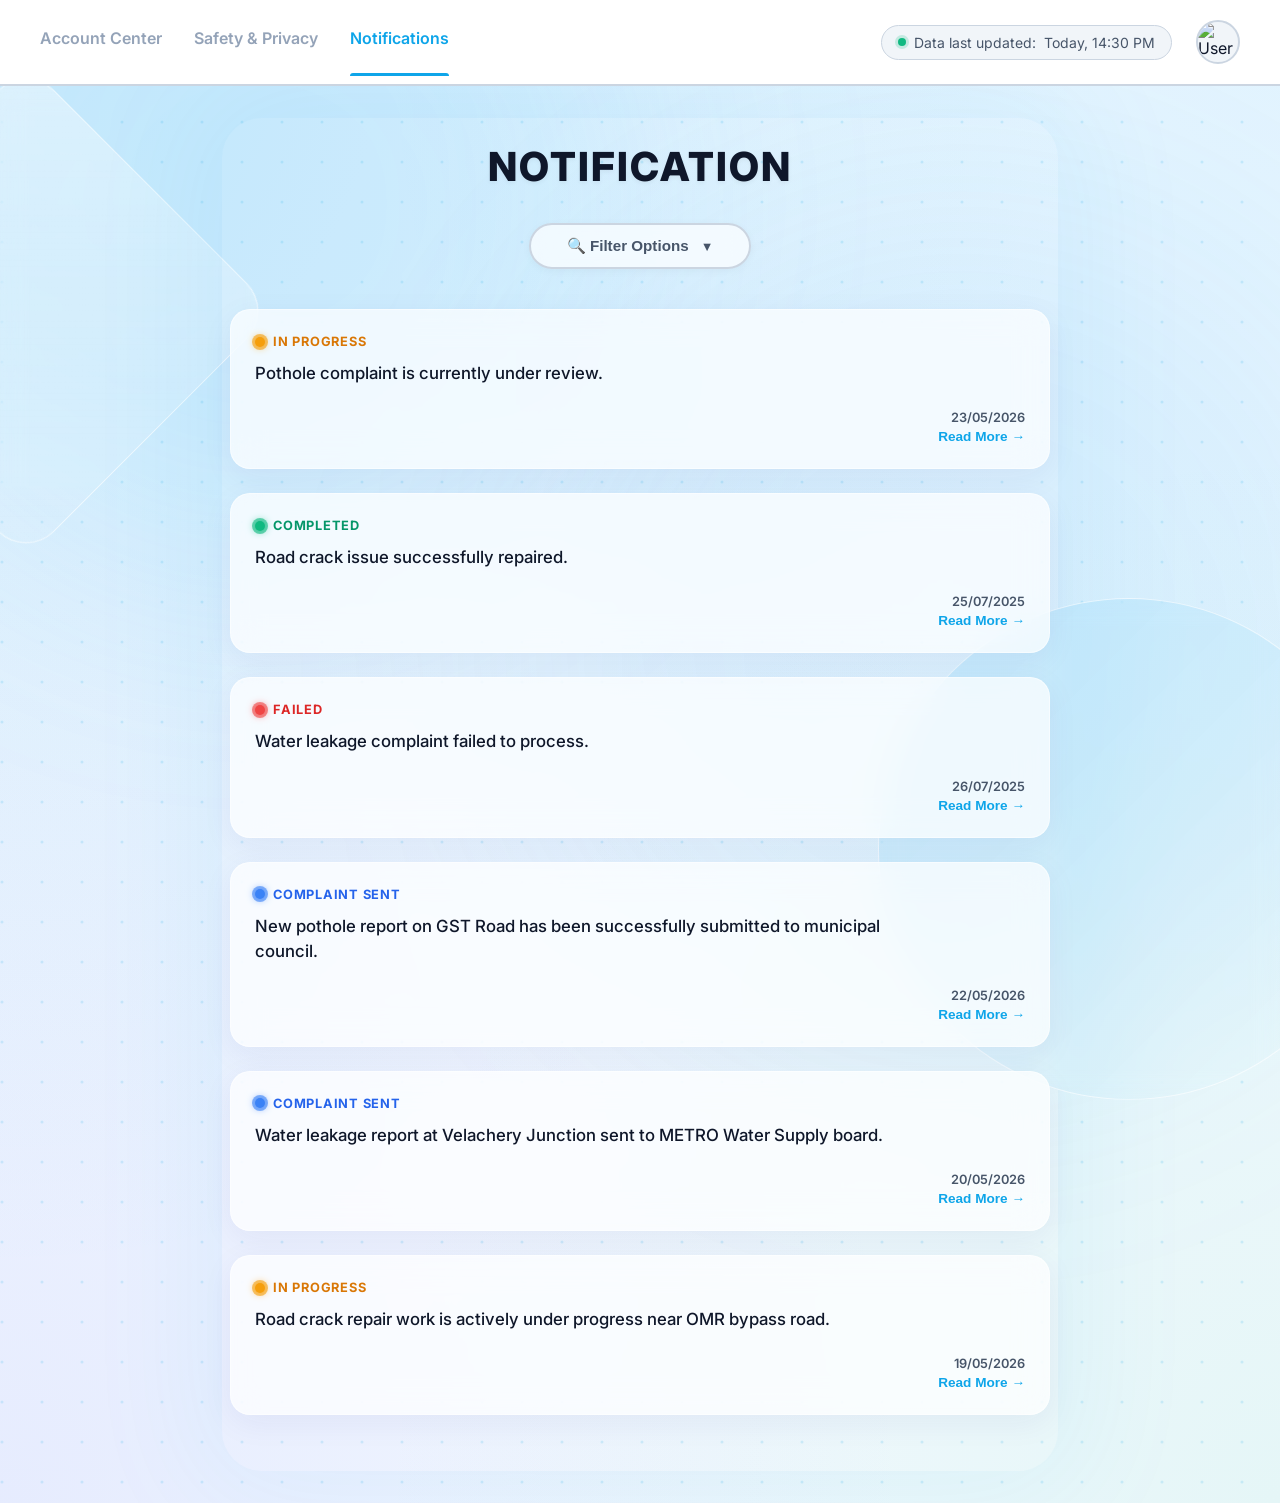
==== notification.html @ 7ef2c594 "Add notification page and link pages" ====
<!DOCTYPE html>
<html lang="en">
<head>
    <meta charset="UTF-8">
    <meta name="viewport" content="width=device-width, initial-scale=1.0">
    <title>RoadLens - Notifications</title>
    <link href="https://fonts.googleapis.com/css2?family=Inter:wght@300;400;500;600;700&display=swap" rel="stylesheet">
    <style>
        :root {
            --primary: #0ea5e9;
            --primary-light: #e0f2fe;
            --primary-dark: #0369a1;
            --secondary: #3b82f6;
            --bg-color: #f5f7fb;
            --card-bg: rgba(255, 255, 255, 0.7);
            --text-main: #0f172a;
            --text-secondary: #475569;
            --text-light: #94a3b8;
            --border-color: #cbd5e1;
            --border-glass: rgba(255, 255, 255, 0.5);
            
            /* Status Colors */
            --yellow: #f59e0b;
            --green: #10b981;
            --red: #ef4444;
            --blue: #3b82f6;
            
            --radius-md: 12px;
            --radius-lg: 20px;
            --shadow-sm: 0 2px 8px rgba(0,0,0,0.04);
            --shadow-md: 0 8px 32px 0 rgba(31, 38, 135, 0.06);
            --shadow-hover: 0 12px 40px 0 rgba(14, 165, 233, 0.12);
        }

        * {
            margin: 0;
            padding: 0;
            box-sizing: border-box;
        }

        body {
            font-family: 'Inter', sans-serif;
            background-color: #f4f9ff;
            background-image: 
                url("data:image/svg+xml,%3Csvg width='40' height='40' xmlns='http://www.w3.org/2000/svg'%3E%3Ccircle cx='2' cy='2' r='1.5' fill='%230ea5e9' fill-opacity='0.15'/%3E%3C/svg%3E"),
                radial-gradient(at 0% 0%, rgba(14, 165, 233, 0.15) 0px, transparent 60%),
                radial-gradient(at 100% 0%, rgba(56, 189, 248, 0.1) 0px, transparent 50%),
                radial-gradient(at 100% 100%, rgba(52, 211, 153, 0.08) 0px, transparent 50%),
                radial-gradient(at 0% 100%, rgba(129, 140, 248, 0.12) 0px, transparent 50%);
            background-size: 40px 40px, 100% 100%, 100% 100%, 100% 100%, 100% 100%;
            background-position: 0 0, 0 0, 0 0, 0 0, 0 0;
            color: var(--text-main);
            display: flex;
            flex-direction: column;
            min-height: 100vh;
            overflow-x: hidden;
            position: relative;
            animation: bgFloat 30s ease-in-out infinite alternate;
        }

        @keyframes bgFloat {
            0% { background-position: 0 0, 0% 0%, 0% 0%, 0% 0%, 0% 0%; }
            100% { background-position: 20px 20px, 5% 5%, -5% 5%, 5% -5%, -5% -5%; }
        }

        /* Abstract glowing blobs via pseudo-elements */
        body::before, body::after {
            content: '';
            position: fixed;
            border-radius: 50%;
            filter: blur(120px);
            z-index: -2;
            pointer-events: none;
            animation: blobFloat 20s infinite alternate ease-in-out;
        }

        body::before {
            width: 60vw;
            height: 60vw;
            background: rgba(56, 189, 248, 0.12);
            top: -20vh;
            left: -10vw;
        }

        body::after {
            width: 70vw;
            height: 70vw;
            background: rgba(14, 165, 233, 0.08);
            bottom: -20vh;
            right: -10vw;
            animation-delay: -10s;
        }

        @keyframes blobFloat {
            0% { transform: translate(0, 0) scale(1); }
            100% { transform: translate(5vw, 5vh) scale(1.1); }
        }

        /* Main Content */
        .main-content {
            flex: 1;
            display: flex;
            flex-direction: column;
            position: relative;
        }

        /* Glassmorphism floating shapes in background */
        .main-content::before, .main-content::after {
            content: '';
            position: fixed;
            backdrop-filter: blur(12px);
            border: 1px solid rgba(255, 255, 255, 0.6);
            z-index: -1;
            pointer-events: none;
            animation: shapeFloat 25s infinite alternate ease-in-out;
        }

        .main-content::before {
            width: 350px;
            height: 350px;
            border-radius: 40px;
            background: linear-gradient(135deg, rgba(255, 255, 255, 0.4) 0%, rgba(255, 255, 255, 0.05) 100%);
            top: 15%;
            left: -150px;
            transform: rotate(45deg);
        }

        .main-content::after {
            width: 500px;
            height: 500px;
            border-radius: 50%;
            background: linear-gradient(135deg, rgba(56, 189, 248, 0.15) 0%, rgba(255, 255, 255, 0.1) 100%);
            bottom: -200px;
            right: -100px;
            animation-delay: -12.5s;
        }

        @keyframes shapeFloat {
            0% { transform: translateY(0) rotate(0deg) scale(1); }
            100% { transform: translateY(-80px) rotate(20deg) scale(1.05); }
        }

        /* Top Header */
        .header {
            background-color: #ffffff;
            padding: 1.25rem 2.5rem;
            border-bottom: 2px solid var(--border-color);
            display: flex;
            justify-content: space-between;
            align-items: center;
            position: sticky;
            top: 0;
            z-index: 5;
        }

        .horizontal-tabs {
            display: flex;
            gap: 2rem;
        }

        .tab {
            font-weight: 600;
            color: var(--text-light);
            cursor: pointer;
            padding-bottom: 0.5rem;
            position: relative;
            transition: color 0.2s ease;
            text-decoration: none;
        }

        .tab.active {
            color: var(--primary);
        }

        .tab.active::after {
            content: '';
            position: absolute;
            bottom: -1.25rem;
            left: 0;
            width: 100%;
            height: 3px;
            background-color: var(--primary);
            border-top-left-radius: 3px;
            border-top-right-radius: 3px;
        }

        .header-actions {
            display: flex;
            align-items: center;
            gap: 1.5rem;
        }

        .timestamp {
            font-size: 0.875rem;
            color: var(--text-secondary);
            display: flex;
            align-items: center;
            gap: 0.5rem;
            background: #f1f5f9;
            padding: 0.5rem 1rem;
            border-radius: 20px;
            border: 1px solid var(--border-color);
        }

        .timestamp::before {
            content: '';
            display: inline-block;
            width: 8px;
            height: 8px;
            background-color: var(--green);
            border-radius: 50%;
            box-shadow: 0 0 0 3px rgba(16, 185, 129, 0.2);
            animation: pulse 2s infinite;
        }

        @keyframes pulse {
            0% { box-shadow: 0 0 0 0 rgba(16, 185, 129, 0.4); }
            70% { box-shadow: 0 0 0 6px rgba(16, 185, 129, 0); }
            100% { box-shadow: 0 0 0 0 rgba(16, 185, 129, 0); }
        }

        /* Profile Dropdown Menu */
        .profile-dropdown {
            position: absolute;
            top: 60px;
            right: 0;
            width: 250px;
            background-color: #ffffff;
            border: 2px solid var(--border-color);
            border-radius: var(--radius-md);
            box-shadow: 0 10px 25px -5px rgba(0,0,0,0.1), 0 8px 10px -6px rgba(0,0,0,0.05);
            z-index: 1000;
            display: none;
            flex-direction: column;
            padding: 8px 0;
            animation: slideDown 0.2s cubic-bezier(0.4, 0, 0.2, 1);
            transform-origin: top right;
        }

        .profile-dropdown.show {
            display: flex;
        }

        @keyframes slideDown {
            from { opacity: 0; transform: scale(0.95) translateY(-8px); }
            to { opacity: 1; transform: scale(1) translateY(0); }
        }

        .dropdown-header {
            display: flex;
            align-items: center;
            gap: 12px;
            padding: 12px 16px;
        }

        .dropdown-user-avatar {
            width: 36px;
            height: 36px;
            border-radius: 50%;
            background-color: var(--primary);
            color: #ffffff;
            display: flex;
            align-items: center;
            justify-content: center;
            font-size: 13px;
            font-weight: 700;
            border: 1.5px solid var(--border-color);
        }

        .dropdown-user-info {
            display: flex;
            flex-direction: column;
            align-items: flex-start;
        }

        .dropdown-user-info .user-name {
            font-size: 14px;
            font-weight: 700;
            color: var(--text-main);
        }

        .dropdown-user-info .user-role {
            font-size: 11px;
            font-weight: 500;
            color: var(--text-light);
        }

        .dropdown-divider {
            height: 1.5px;
            background-color: var(--border-color);
            margin: 6px 0;
        }

        .dropdown-item {
            display: flex;
            align-items: center;
            gap: 12px;
            padding: 10px 16px;
            color: var(--text-secondary);
            font-size: 13.5px;
            font-weight: 500;
            text-decoration: none;
            transition: all 0.2s ease;
        }

        .dropdown-item:hover {
            background-color: var(--primary-light);
            color: var(--primary-dark);
        }

        .dropdown-item .dropdown-icon {
            font-size: 16px;
        }

        .dropdown-item.logout-item {
            color: var(--danger);
        }

        .dropdown-item.logout-item:hover {
            background-color: #fee2e2;
            color: var(--danger);
        }

        /* Container */
        .container {
            padding: 2.5rem;
            max-width: 900px;
            width: 100%;
            margin: 0 auto;
            position: relative;
            display: flex;
            flex-direction: column;
            align-items: center;
        }

        /* Container shadow for deep glow depth */
        .container::before {
            content: '';
            position: absolute;
            top: 2rem; left: 2rem; right: 2rem; bottom: 2rem;
            background: transparent;
            box-shadow: 0 0 120px 30px rgba(14, 165, 233, 0.06);
            border-radius: 40px;
            z-index: -1;
            pointer-events: none;
        }

        .page-title {
            margin-top: 1rem;
            margin-bottom: 2rem;
            font-size: 2.5rem;
            font-weight: 800;
            color: var(--text-main);
            text-align: center;
            letter-spacing: 0.05em;
            text-shadow: 0 2px 4px rgba(0, 0, 0, 0.05);
            position: relative;
        }

        /* Filter Section Styles */
        .filter-container {
            position: relative;
            margin-bottom: 2.5rem;
            z-index: 10;
        }

        .filter-btn {
            background: rgba(255, 255, 255, 0.7);
            backdrop-filter: blur(12px);
            border: 2px solid var(--border-color);
            border-radius: 30px;
            padding: 0.75rem 2.25rem;
            font-size: 0.95rem;
            font-weight: 700;
            color: var(--text-secondary);
            cursor: pointer;
            display: flex;
            align-items: center;
            gap: 12px;
            box-shadow: var(--shadow-sm);
            transition: all 0.3s cubic-bezier(0.4, 0, 0.2, 1);
            user-select: none;
        }

        .filter-btn:hover {
            border-color: var(--primary);
            color: var(--primary-dark);
            transform: translateY(-2px);
            box-shadow: 0 6px 15px rgba(14, 165, 233, 0.15);
            background: #ffffff;
        }

        .filter-btn .arrow {
            font-size: 0.8rem;
            transition: transform 0.3s ease;
        }

        .filter-btn.active .arrow {
            transform: rotate(180deg);
        }

        .filter-dropdown-menu {
            position: absolute;
            top: calc(100% + 8px);
            left: 50%;
            transform: translateX(-50%) translateY(-10px);
            opacity: 0;
            visibility: hidden;
            width: 280px;
            background: rgba(255, 255, 255, 0.9);
            backdrop-filter: blur(20px);
            border: 2px solid var(--border-color);
            border-radius: var(--radius-lg);
            box-shadow: 0 10px 30px -5px rgba(0,0,0,0.15), 0 8px 12px -6px rgba(0,0,0,0.08);
            padding: 12px 0;
            transition: all 0.3s cubic-bezier(0.4, 0, 0.2, 1);
            display: flex;
            flex-direction: column;
        }

        .filter-dropdown-menu.show {
            opacity: 1;
            visibility: visible;
            transform: translateX(-50%) translateY(0);
        }

        .filter-menu-title {
            font-size: 0.75rem;
            font-weight: 700;
            color: var(--text-light);
            text-transform: uppercase;
            letter-spacing: 0.08em;
            padding: 8px 18px 4px 18px;
        }

        .filter-item {
            padding: 10px 18px;
            font-size: 0.9rem;
            font-weight: 600;
            color: var(--text-secondary);
            cursor: pointer;
            transition: all 0.2s ease;
            display: flex;
            align-items: center;
            justify-content: space-between;
        }

        .filter-item:hover {
            background-color: var(--primary-light);
            color: var(--primary-dark);
        }

        .filter-item.active {
            background-color: var(--primary-light);
            color: var(--primary-dark);
        }

        .filter-item.active::after {
            content: '✓';
            font-weight: 700;
        }

        .filter-divider {
            height: 1.5px;
            background-color: rgba(203, 213, 225, 0.5);
            margin: 6px 0;
        }

        /* Notifications Stack */
        .notifications-stack {
            width: 100%;
            display: flex;
            flex-direction: column;
            gap: 1.5rem;
            margin-bottom: 3rem;
        }

        /* Notification Card Styles */
        .notification-card {
            background: var(--card-bg);
            backdrop-filter: blur(16px);
            -webkit-backdrop-filter: blur(16px);
            border: 1px solid var(--border-glass);
            border-radius: var(--radius-lg);
            padding: 1.5rem;
            box-shadow: var(--shadow-md);
            display: flex;
            flex-direction: column;
            transition: all 0.4s cubic-bezier(0.25, 0.8, 0.25, 1);
            min-height: 145px;
            position: relative;
            opacity: 1;
            transform: scale(1);
        }

        .notification-card:hover {
            transform: translateY(-4px);
            box-shadow: var(--shadow-hover);
            background: rgba(255, 255, 255, 0.85);
            border-color: rgba(14, 165, 233, 0.35);
        }

        /* Card Top Left: Status */
        .card-top {
            display: flex;
            align-items: center;
            justify-content: space-between;
            margin-bottom: 0.75rem;
        }

        .status-badge {
            display: flex;
            align-items: center;
            gap: 8px;
        }

        .status-dot {
            width: 10px;
            height: 10px;
            border-radius: 50%;
            position: relative;
            display: inline-block;
        }

        /* Pulsing Glow Light effect */
        .status-dot::after {
            content: '';
            position: absolute;
            top: -3px; left: -3px; right: -3px; bottom: -3px;
            border-radius: 50%;
            opacity: 0.6;
            animation: lightPulse 2s infinite ease-in-out;
        }

        @keyframes lightPulse {
            0% { transform: scale(1); opacity: 0.6; }
            50% { transform: scale(1.8); opacity: 0; }
            100% { transform: scale(1); opacity: 0.6; }
        }

        /* Status Colors */
        /* Yellow = In Progress */
        .status-in-progress {
            background-color: var(--yellow);
            box-shadow: 0 0 8px var(--yellow);
        }
        .status-in-progress::after {
            background-color: var(--yellow);
        }
        .status-text-in-progress {
            color: #d97706;
            font-weight: 700;
        }

        /* Green = Completed */
        .status-completed {
            background-color: var(--green);
            box-shadow: 0 0 8px var(--green);
        }
        .status-completed::after {
            background-color: var(--green);
        }
        .status-text-completed {
            color: #059669;
            font-weight: 700;
        }

        /* Red = Failed */
        .status-failed {
            background-color: var(--red);
            box-shadow: 0 0 8px var(--red);
        }
        .status-failed::after {
            background-color: var(--red);
        }
        .status-text-failed {
            color: #dc2626;
            font-weight: 700;
        }

        /* Blue = Complaint Sent */
        .status-complaint-sent {
            background-color: var(--blue);
            box-shadow: 0 0 8px var(--blue);
        }
        .status-complaint-sent::after {
            background-color: var(--blue);
        }
        .status-text-complaint-sent {
            color: #2563eb;
            font-weight: 700;
        }

        .status-label {
            font-size: 0.8rem;
            text-transform: uppercase;
            letter-spacing: 0.06em;
        }

        /* Card Content Details */
        .card-body {
            flex: 1;
            margin-bottom: 1.5rem;
            padding-right: 120px; /* Space for bottom right section to avoid overlaps */
        }

        .message-text {
            font-size: 1.05rem;
            font-weight: 500;
            line-height: 1.5;
            color: var(--text-main);
        }

        /* Card Bottom Right details (fixed position) */
        .card-footer-row {
            display: flex;
            justify-content: flex-end;
            margin-top: auto;
            width: 100%;
        }

        .card-footer-right {
            display: flex;
            flex-direction: column;
            align-items: flex-end;
            gap: 4px;
        }

        .date-text {
            font-size: 0.8rem;
            color: var(--text-secondary);
            font-weight: 600;
        }

        .read-more-btn {
            font-size: 0.85rem;
            color: var(--primary);
            text-decoration: none;
            font-weight: 700;
            transition: all 0.2s ease;
            display: inline-flex;
            align-items: center;
            gap: 4px;
            cursor: pointer;
            background: none;
            border: none;
            padding: 0;
            outline: none;
        }

        .read-more-btn:hover {
            color: var(--primary-dark);
            transform: translateX(3px);
        }

        /* Empty State */
        .empty-state {
            display: none;
            flex-direction: column;
            align-items: center;
            justify-content: center;
            padding: 4rem 2rem;
            background: var(--card-bg);
            border-radius: var(--radius-lg);
            border: 2px dashed var(--border-color);
            text-align: center;
            width: 100%;
            animation: fadeIn 0.4s ease;
        }

        .empty-icon {
            font-size: 3rem;
            margin-bottom: 1rem;
            color: var(--text-light);
        }

        .empty-text {
            font-size: 1.1rem;
            font-weight: 600;
            color: var(--text-secondary);
        }

        /* Animations */
        @keyframes fadeIn {
            from { opacity: 0; transform: translateY(10px); }
            to { opacity: 1; transform: translateY(0); }
        }

        /* Modal Overlay & Card Details Modal */
        .modal-overlay {
            position: fixed;
            top: 0; left: 0; right: 0; bottom: 0;
            background-color: rgba(15, 23, 42, 0.4);
            backdrop-filter: blur(8px);
            z-index: 2000;
            display: none;
            justify-content: center;
            align-items: center;
            animation: fadeInOverlay 0.25s ease-out;
            padding: 1.5rem;
        }

        .modal-overlay.show {
            display: flex;
        }

        @keyframes fadeInOverlay {
            from { opacity: 0; }
            to { opacity: 1; }
        }

        .details-modal {
            background-color: #ffffff;
            border-radius: var(--radius-lg);
            border: 2px solid var(--border-color);
            box-shadow: 0 25px 50px -12px rgba(0,0,0,0.15);
            max-width: 550px;
            width: 100%;
            padding: 2.25rem;
            display: flex;
            flex-direction: column;
            gap: 1.5rem;
            position: relative;
            transform: scale(0.95);
            opacity: 0;
            transition: all 0.3s cubic-bezier(0.34, 1.56, 0.64, 1);
        }

        .details-modal.show {
            transform: scale(1);
            opacity: 1;
        }

        .modal-close {
            position: absolute;
            top: 1.25rem;
            right: 1.25rem;
            font-size: 1.5rem;
            font-weight: 700;
            color: var(--text-light);
            cursor: pointer;
            border: none;
            background: none;
            transition: color 0.2s ease;
        }

        .modal-close:hover {
            color: var(--text-main);
        }

        .modal-header {
            display: flex;
            align-items: center;
            gap: 10px;
            border-bottom: 1.5px solid var(--border-color);
            padding-bottom: 1rem;
        }

        .modal-title {
            font-size: 1.25rem;
            font-weight: 700;
            color: var(--text-main);
        }

        .modal-content-grid {
            display: grid;
            grid-template-columns: auto 1fr;
            gap: 1rem;
            align-items: baseline;
        }

        .modal-label {
            font-weight: 700;
            color: var(--text-secondary);
            font-size: 0.9rem;
            min-width: 110px;
        }

        .modal-val {
            color: var(--text-main);
            font-size: 0.95rem;
            line-height: 1.5;
        }

        .modal-footer {
            display: flex;
            justify-content: flex-end;
            margin-top: 0.5rem;
        }

        .modal-btn {
            padding: 0.75rem 1.5rem;
            border-radius: var(--radius-md);
            font-size: 0.9rem;
            font-weight: 600;
            cursor: pointer;
            transition: all 0.2s ease;
            border: 2px solid var(--border-color);
            background-color: var(--primary);
            color: white;
            border-color: var(--primary);
        }

        .modal-btn:hover {
            background-color: var(--primary-dark);
            border-color: var(--primary-dark);
            box-shadow: 0 4px 12px rgba(14, 165, 233, 0.25);
        }

        /* Modal Alerts overlay */
        .modal-overlay-logout {
            position: fixed;
            top: 0; left: 0; right: 0; bottom: 0;
            background-color: rgba(15, 23, 42, 0.4);
            backdrop-filter: blur(4px);
            z-index: 2000;
            display: none;
            animation: fadeInOverlay 0.2s ease-out;
        }

        .modal-overlay-logout.show {
            display: block;
        }

        .logout-modal {
            position: fixed;
            top: 50%; left: 50%;
            transform: translate(-50%, -50%) scale(0.95);
            width: 90%;
            max-width: 400px;
            background-color: #ffffff;
            border-radius: var(--radius-lg);
            border: 2px solid var(--border-color);
            box-shadow: 0 20px 25px -5px rgba(0,0,0,0.1), 0 10px 10px -5px rgba(0,0,0,0.04);
            z-index: 2001;
            display: none;
            padding: 32px 24px;
            text-align: center;
            opacity: 0;
            transition: all 0.2s ease-out;
        }

        .logout-modal.show {
            display: block;
            transform: translate(-50%, -50%) scale(1);
            opacity: 1;
        }

        .logout-warning-icon {
            font-size: 44px;
            margin-bottom: 16px;
            display: inline-block;
        }

        .logout-modal h3 {
            font-size: 18px;
            font-weight: 700;
            color: var(--text-main);
            margin-bottom: 8px;
        }

        .logout-modal p {
            font-size: 14px;
            color: var(--text-secondary);
            margin-bottom: 24px;
            line-height: 1.4;
        }

        .logout-modal-buttons {
            display: flex;
            gap: 12px;
            justify-content: center;
        }

        .modal-btn-logout {
            padding: 10px 24px;
            border-radius: var(--radius-md);
            font-size: 14px;
            font-weight: 600;
            cursor: pointer;
            transition: all 0.2s ease;
            border: 2px solid var(--border-color);
        }

        .btn-cancel {
            background-color: #ffffff;
            color: var(--text-secondary);
        }

        .btn-cancel:hover {
            background-color: #f1f5f9;
            color: var(--text-main);
            border-color: #cbd5e1;
        }

        .btn-logout {
            background-color: var(--danger);
            color: #ffffff;
            border-color: var(--danger);
        }

        .btn-logout:hover {
            background-color: #dc2626;
            border-color: #dc2626;
            box-shadow: 0 4px 12px rgba(239, 68, 68, 0.25);
        }

        /* Responsiveness adjustments */
        @media (max-width: 768px) {
            .header {
                padding: 1rem 1.5rem;
            }
            .container {
                padding: 1.5rem;
            }
            .page-title {
                font-size: 2rem;
                margin-bottom: 1.5rem;
            }
            .card-body {
                padding-right: 0;
            }
            .filter-container {
                margin-bottom: 1.5rem;
            }
        }
    </style>
</head>
<body>

    <!-- Main Content -->
    <main class="main-content">
        <header class="header">
            <div class="horizontal-tabs">
                <a href="profile.html" class="tab">Account Center</a>
                <a href="settings.html" class="tab">Safety & Privacy</a>
                <a href="notification.html" class="tab active">Notifications</a>
            </div>
            <div class="header-actions" style="position: relative;">
                <div class="timestamp">
                    Data last updated: <span id="current-time">Today, 14:30 PM</span>
                </div>
                <div id="profile-dropdown-trigger" style="width: 44px; height: 44px; border-radius: 50%; background: #f1f5f9; border: 2px solid var(--border-color); display: flex; align-items: center; justify-content: center; overflow: hidden; cursor: pointer;">
                    <img src="https://ui-avatars.com/api/?name=Admin+User&background=0ea5e9&color=fff&bold=true" alt="User Profile" id="top-bar-avatar" style="width: 100%; height: 100%; object-fit: cover;">
                </div>

                <!-- PROFILE DROPDOWN MENU -->
                <div id="profile-dropdown" class="profile-dropdown">
                    <div class="dropdown-header">
                        <div class="dropdown-user-avatar">AU</div>
                        <div class="dropdown-user-info">
                            <span class="user-name">Admin User</span>
                            <span class="user-role">System Administrator</span>
                        </div>
                    </div>
                    <div class="dropdown-divider"></div>
                    <a href="profile.html" class="dropdown-item">
                        <span class="dropdown-icon">👤</span>
                        <span>Profile Information</span>
                    </a>
                    <a href="settings.html" class="dropdown-item">
                        <span class="dropdown-icon">⚙️</span>
                        <span>Safety & Privacy</span>
                    </a>
                    <a href="notification.html" class="dropdown-item">
                        <span class="dropdown-icon">🔔</span>
                        <span>Notifications</span>
                    </a>
                    <div class="dropdown-divider"></div>
                    <a href="#" id="logout-trigger" class="dropdown-item logout-item">
                        <span class="dropdown-icon">🚪</span>
                        <span>Logout</span>
                    </a>
                </div>
            </div>
        </header>

        <div class="container">
            <h1 class="page-title">NOTIFICATION</h1>

            <!-- Filter Section -->
            <div class="filter-container">
                <button class="filter-btn" id="filter-btn-trigger">
                    <span>🔍 Filter Options</span>
                    <span class="arrow">▼</span>
                </button>
                <div class="filter-dropdown-menu" id="filter-dropdown-menu">
                    <div class="filter-menu-title">Filter by Status</div>
                    <div class="filter-item active" data-type="status" data-value="all">All Notifications</div>
                    <div class="filter-item" data-type="status" data-value="complaint-sent">Complaint Sent</div>
                    <div class="filter-item" data-type="status" data-value="failed">Failed to Send</div>
                    <div class="filter-item" data-type="status" data-value="in-progress">In Progress</div>
                    <div class="filter-item" data-type="status" data-value="completed">Completed</div>
                    
                    <div class="filter-divider"></div>
                    
                    <div class="filter-menu-title">Sort by Date</div>
                    <div class="filter-item" data-type="sort" data-value="newest">Newest First</div>
                    <div class="filter-item" data-type="sort" data-value="oldest">Oldest First</div>
                    
                    <div class="filter-divider"></div>
                    
                    <div class="filter-menu-title">Filter by Problem</div>
                    <div class="filter-item" data-type="problem" data-value="all">All Problems</div>
                    <div class="filter-item" data-type="problem" data-value="pothole">Potholes</div>
                    <div class="filter-item" data-type="problem" data-value="crack">Road Cracks</div>
                    <div class="filter-item" data-type="problem" data-value="water-leakage">Water Leakage</div>
                </div>
            </div>

            <!-- Notifications Stack -->
            <div class="notifications-stack" id="notifications-stack">
                
                <!-- Card 1: In Progress -->
                <div class="notification-card" data-id="1" data-status="in-progress" data-problem="pothole" data-timestamp="1779532562000" data-date="23/05/2026">
                    <div class="card-top">
                        <div class="status-badge">
                            <span class="status-dot status-in-progress"></span>
                            <span class="status-label status-text-in-progress">In Progress</span>
                        </div>
                    </div>
                    <div class="card-body">
                        <p class="message-text">Pothole complaint is currently under review.</p>
                    </div>
                    <div class="card-footer-row">
                        <div class="card-footer-right">
                            <span class="date-text">23/05/2026</span>
                            <button class="read-more-btn" onclick="openDetails(1)">Read More →</button>
                        </div>
                    </div>
                </div>

                <!-- Card 2: Completed -->
                <div class="notification-card" data-id="2" data-status="completed" data-problem="crack" data-timestamp="1753362000000" data-date="25/07/2025">
                    <div class="card-top">
                        <div class="status-badge">
                            <span class="status-dot status-completed"></span>
                            <span class="status-label status-text-completed">Completed</span>
                        </div>
                    </div>
                    <div class="card-body">
                        <p class="message-text">Road crack issue successfully repaired.</p>
                    </div>
                    <div class="card-footer-row">
                        <div class="card-footer-right">
                            <span class="date-text">25/07/2025</span>
                            <button class="read-more-btn" onclick="openDetails(2)">Read More →</button>
                        </div>
                    </div>
                </div>

                <!-- Card 3: Failed -->
                <div class="notification-card" data-id="3" data-status="failed" data-problem="water-leakage" data-timestamp="1753448400000" data-date="26/07/2025">
                    <div class="card-top">
                        <div class="status-badge">
                            <span class="status-dot status-failed"></span>
                            <span class="status-label status-text-failed">Failed</span>
                        </div>
                    </div>
                    <div class="card-body">
                        <p class="message-text">Water leakage complaint failed to process.</p>
                    </div>
                    <div class="card-footer-row">
                        <div class="card-footer-right">
                            <span class="date-text">26/07/2025</span>
                            <button class="read-more-btn" onclick="openDetails(3)">Read More →</button>
                        </div>
                    </div>
                </div>

                <!-- Card 4: Complaint Sent -->
                <div class="notification-card" data-id="4" data-status="complaint-sent" data-problem="pothole" data-timestamp="1779435600000" data-date="22/05/2026">
                    <div class="card-top">
                        <div class="status-badge">
                            <span class="status-dot status-complaint-sent"></span>
                            <span class="status-label status-text-complaint-sent">Complaint Sent</span>
                        </div>
                    </div>
                    <div class="card-body">
                        <p class="message-text">New pothole report on GST Road has been successfully submitted to municipal council.</p>
                    </div>
                    <div class="card-footer-row">
                        <div class="card-footer-right">
                            <span class="date-text">22/05/2026</span>
                            <button class="read-more-btn" onclick="openDetails(4)">Read More →</button>
                        </div>
                    </div>
                </div>

                <!-- Card 5: Complaint Sent -->
                <div class="notification-card" data-id="5" data-status="complaint-sent" data-problem="water-leakage" data-timestamp="1779262800000" data-date="20/05/2026">
                    <div class="card-top">
                        <div class="status-badge">
                            <span class="status-dot status-complaint-sent"></span>
                            <span class="status-label status-text-complaint-sent">Complaint Sent</span>
                        </div>
                    </div>
                    <div class="card-body">
                        <p class="message-text">Water leakage report at Velachery Junction sent to METRO Water Supply board.</p>
                    </div>
                    <div class="card-footer-row">
                        <div class="card-footer-right">
                            <span class="date-text">20/05/2026</span>
                            <button class="read-more-btn" onclick="openDetails(5)">Read More →</button>
                        </div>
                    </div>
                </div>

                <!-- Card 6: In Progress -->
                <div class="notification-card" data-id="6" data-status="in-progress" data-problem="crack" data-timestamp="1779176400000" data-date="19/05/2026">
                    <div class="card-top">
                        <div class="status-badge">
                            <span class="status-dot status-in-progress"></span>
                            <span class="status-label status-text-in-progress">In Progress</span>
                        </div>
                    </div>
                    <div class="card-body">
                        <p class="message-text">Road crack repair work is actively under progress near OMR bypass road.</p>
                    </div>
                    <div class="card-footer-row">
                        <div class="card-footer-right">
                            <span class="date-text">19/05/2026</span>
                            <button class="read-more-btn" onclick="openDetails(6)">Read More →</button>
                        </div>
                    </div>
                </div>

            </div>

            <!-- Empty State element -->
            <div class="empty-state" id="empty-state">
                <div class="empty-icon">🔔</div>
                <div class="empty-text">No notifications found matching your selection.</div>
            </div>

        </div>
    </main>

    <!-- Details Modal Popup -->
    <div class="modal-overlay" id="details-modal-overlay">
        <div class="details-modal" id="details-modal">
            <button class="modal-close" onclick="closeDetails()">&times;</button>
            <div class="modal-header">
                <span class="status-dot" id="modal-status-dot"></span>
                <span class="modal-title" id="modal-title-text">Notification Details</span>
            </div>
            <div class="modal-content-grid">
                <span class="modal-label">Notification ID:</span>
                <span class="modal-val" id="modal-id">N/A</span>

                <span class="modal-label">Status:</span>
                <span class="modal-val" id="modal-status-txt" style="font-weight: 700;">N/A</span>

                <span class="modal-label">Date:</span>
                <span class="modal-val" id="modal-date">N/A</span>

                <span class="modal-label">Problem Type:</span>
                <span class="modal-val" id="modal-problem">N/A</span>

                <span class="modal-label">Details:</span>
                <span class="modal-val" id="modal-desc" style="white-space: pre-line;">N/A</span>
            </div>
            <div class="modal-footer">
                <button class="modal-btn" onclick="closeDetails()">Close</button>
            </div>
        </div>
    </div>

    <!-- Logout Confirmation Popup -->
    <div id="logout-modal-overlay" class="modal-overlay-logout"></div>
    <div id="logout-modal" class="logout-modal">
        <div class="logout-warning-icon">⚠️</div>
        <h3>Confirm Logout</h3>
        <p>Are you sure you want to logout of RoadLens?</p>
        <div class="logout-modal-buttons">
            <button id="logout-cancel-btn" class="modal-btn-logout btn-cancel">Cancel</button>
            <button id="logout-confirm-btn" class="modal-btn-logout btn-logout">Logout</button>
        </div>
    </div>

    <!-- Script for interactive controls -->
    <script>
        // Details Data mapping for "Read More" popup
        const notificationDetails = {
            1: {
                id: "NOTIF-001",
                status: "In Progress",
                statusClass: "status-in-progress",
                statusTxtClass: "status-text-in-progress",
                date: "23/05/2026",
                problem: "Pothole",
                desc: "A pothole complaint was logged on Anna Salai Main Road. It is currently under review by the municipal public works engineers. The site inspection has been scheduled and maintenance crew will be dispatched to patch the road crack as soon as allocation is approved."
            },
            2: {
                id: "NOTIF-002",
                status: "Completed",
                statusClass: "status-completed",
                statusTxtClass: "status-text-completed",
                date: "25/07/2025",
                problem: "Road Crack",
                desc: "The road crack issue on Guindy Flyover has been successfully resolved. Engineers and contractors resurfaced the structural joints on July 24th, 2025. Quality checks were completed, and the lane is now fully operational with safe conditions."
            },
            3: {
                id: "NOTIF-003",
                status: "Failed",
                statusClass: "status-failed",
                statusTxtClass: "status-text-failed",
                date: "26/07/2025",
                problem: "Water Leakage",
                desc: "The water leakage complaint filed in T. Nagar has failed to process. The department noted that this area belongs to the Metro Water board instead of Chennai Highway department. The case has been marked as failed and must be resubmitted with correct jurisdiction settings."
            },
            4: {
                id: "NOTIF-004",
                status: "Complaint Sent",
                statusClass: "status-complaint-sent",
                statusTxtClass: "status-text-complaint-sent",
                date: "22/05/2026",
                problem: "Pothole",
                desc: "The complaint regarding severe pothole development near the GST Road Metro pillar has been successfully generated and sent to the City Highway Maintenance department. The tracking ID is WH-39401. Awaiting queue processing."
            },
            5: {
                id: "NOTIF-005",
                status: "Complaint Sent",
                statusClass: "status-complaint-sent",
                statusTxtClass: "status-text-complaint-sent",
                date: "20/05/2026",
                problem: "Water Leakage",
                desc: "The citizen feedback submission regarding water leakage at Velachery Main Junction has been dispatched to Chennai Metro Water Board. A field inspection is requested to trace and patch the cracked pipe."
            },
            6: {
                id: "NOTIF-006",
                status: "In Progress",
                statusClass: "status-in-progress",
                statusTxtClass: "status-text-in-progress",
                date: "19/05/2026",
                problem: "Road Crack",
                desc: "The structural road cracks on OMR Bypass road are undergoing repairs. Crews have set up safety zones and are milling and filling the damaged road layers. Estimated completion: May 26th, 2026."
            }
        };

        // Profile dropdown menu control
        const dropdownTrigger = document.getElementById('profile-dropdown-trigger');
        const dropdownMenu = document.getElementById('profile-dropdown');

        dropdownTrigger.addEventListener('click', (e) => {
            e.stopPropagation();
            dropdownMenu.classList.toggle('show');
        });

        document.addEventListener('click', () => {
            dropdownMenu.classList.remove('show');
        });

        // Logout Confirmation Setup
        const logoutTrigger = document.getElementById('logout-trigger');
        const logoutModalOverlay = document.getElementById('logout-modal-overlay');
        const logoutModal = document.getElementById('logout-modal');
        const logoutCancelBtn = document.getElementById('logout-cancel-btn');
        const logoutConfirmBtn = document.getElementById('logout-confirm-btn');

        if (logoutTrigger) {
            logoutTrigger.addEventListener('click', (e) => {
                e.preventDefault();
                e.stopPropagation();
                if (logoutModalOverlay) logoutModalOverlay.classList.add('show');
                if (logoutModal) logoutModal.classList.add('show');
            });
        }

        const closeLogoutModal = () => {
            if (logoutModalOverlay) logoutModalOverlay.classList.remove('show');
            if (logoutModal) logoutModal.classList.remove('show');
        };

        if (logoutCancelBtn) {
            logoutCancelBtn.addEventListener('click', closeLogoutModal);
        }
        if (logoutModalOverlay) {
            logoutModalOverlay.addEventListener('click', closeLogoutModal);
        }

        if (logoutConfirmBtn) {
            logoutConfirmBtn.addEventListener('click', () => {
                logoutConfirmBtn.textContent = 'Logging out...';
                setTimeout(() => {
                    alert('You have successfully logged out.');
                    closeLogoutModal();
                }, 1000);
            });
        }

        // Filter trigger controls
        const filterBtnTrigger = document.getElementById('filter-btn-trigger');
        const filterDropdownMenu = document.getElementById('filter-dropdown-menu');

        filterBtnTrigger.addEventListener('click', (e) => {
            e.stopPropagation();
            filterBtnTrigger.classList.toggle('active');
            filterDropdownMenu.classList.toggle('show');
        });

        document.addEventListener('click', () => {
            filterBtnTrigger.classList.remove('active');
            filterDropdownMenu.classList.remove('show');
        });

        // Filtering state
        let currentFilterStatus = 'all';
        let currentFilterProblem = 'all';
        let currentSortOrder = 'newest';

        const filterItems = document.querySelectorAll('.filter-item');
        const cards = Array.from(document.querySelectorAll('.notification-card'));
        const stack = document.getElementById('notifications-stack');
        const emptyState = document.getElementById('empty-state');

        filterItems.forEach(item => {
            item.addEventListener('click', (e) => {
                const type = item.getAttribute('data-type');
                const value = item.getAttribute('data-value');

                // Toggle active state in menu section
                const siblings = item.parentNode.querySelectorAll(`.filter-item[data-type="${type}"]`);
                siblings.forEach(sib => sib.classList.remove('active'));
                item.classList.add('active');

                // Update filters
                if (type === 'status') {
                    currentFilterStatus = value;
                } else if (type === 'problem') {
                    currentFilterProblem = value;
                } else if (type === 'sort') {
                    currentSortOrder = value;
                }

                applyFilters();
            });
        });

        function applyFilters() {
            let visibleCount = 0;

            cards.forEach(card => {
                const cardStatus = card.getAttribute('data-status');
                const cardProblem = card.getAttribute('data-problem');
                
                let matchesStatus = false;
                if (currentFilterStatus === 'all') {
                    matchesStatus = true;
                } else if (currentFilterStatus === 'complaint-sent' && cardStatus === 'complaint-sent') {
                    matchesStatus = true;
                } else if (currentFilterStatus === 'failed' && cardStatus === 'failed') {
                    matchesStatus = true;
                } else if (currentFilterStatus === 'in-progress' && cardStatus === 'in-progress') {
                    matchesStatus = true;
                } else if (currentFilterStatus === 'completed' && cardStatus === 'completed') {
                    matchesStatus = true;
                }

                let matchesProblem = false;
                if (currentFilterProblem === 'all') {
                    matchesProblem = true;
                } else if (currentFilterProblem === cardProblem) {
                    matchesProblem = true;
                }

                if (matchesStatus && matchesProblem) {
                    card.style.display = 'flex';
                    card.style.animation = 'fadeIn 0.3s ease forwards';
                    visibleCount++;
                } else {
                    card.style.display = 'none';
                }
            });

            // Handle Sorting
            const visibleCards = cards.filter(c => c.style.display !== 'none');
            visibleCards.sort((a, b) => {
                const timeA = parseInt(a.getAttribute('data-timestamp'));
                const timeB = parseInt(b.getAttribute('data-timestamp'));
                return currentSortOrder === 'newest' ? timeB - timeA : timeA - timeB;
            });

            // Re-append cards in sorted order
            visibleCards.forEach(card => {
                stack.appendChild(card);
            });

            // Display Empty state
            if (visibleCount === 0) {
                emptyState.style.display = 'flex';
            } else {
                emptyState.style.display = 'none';
            }

            // Update filter trigger button label
            let label = "🔍 Filter Options";
            if (currentFilterStatus !== 'all' || currentFilterProblem !== 'all') {
                let parts = [];
                if (currentFilterStatus !== 'all') {
                    parts.push(currentFilterStatus.replace('-', ' ').toUpperCase());
                }
                if (currentFilterProblem !== 'all') {
                    parts.push(currentFilterProblem.toUpperCase());
                }
                label = `🔍 Filtered (${parts.join(', ')})`;
            }
            filterBtnTrigger.querySelector('span:first-child').textContent = label;
        }

        // Details Modal logic
        const modalOverlay = document.getElementById('details-modal-overlay');
        const modal = document.getElementById('details-modal');

        function openDetails(id) {
            const data = notificationDetails[id];
            if (!data) return;

            // Set modal values
            document.getElementById('modal-id').textContent = data.id;
            document.getElementById('modal-status-txt').textContent = data.status;
            
            // Clear status classes on status txt
            const statusTxt = document.getElementById('modal-status-txt');
            statusTxt.className = 'modal-val';
            statusTxt.classList.add(data.statusTxtClass);

            // Set status dot color
            const statusDot = document.getElementById('modal-status-dot');
            statusDot.className = 'status-dot';
            statusDot.classList.add(data.statusClass);

            document.getElementById('modal-date').textContent = data.date;
            document.getElementById('modal-problem').textContent = data.problem;
            document.getElementById('modal-desc').textContent = data.desc;

            // Open Modal
            modalOverlay.classList.add('show');
            setTimeout(() => {
                modal.classList.add('show');
            }, 50);
        }

        function closeDetails() {
            modal.classList.remove('show');
            setTimeout(() => {
                modalOverlay.classList.remove('show');
            }, 200);
        }

        modalOverlay.addEventListener('click', (e) => {
            if (e.target === modalOverlay) {
                closeDetails();
            }
        });
    </script>
</body>
</html>
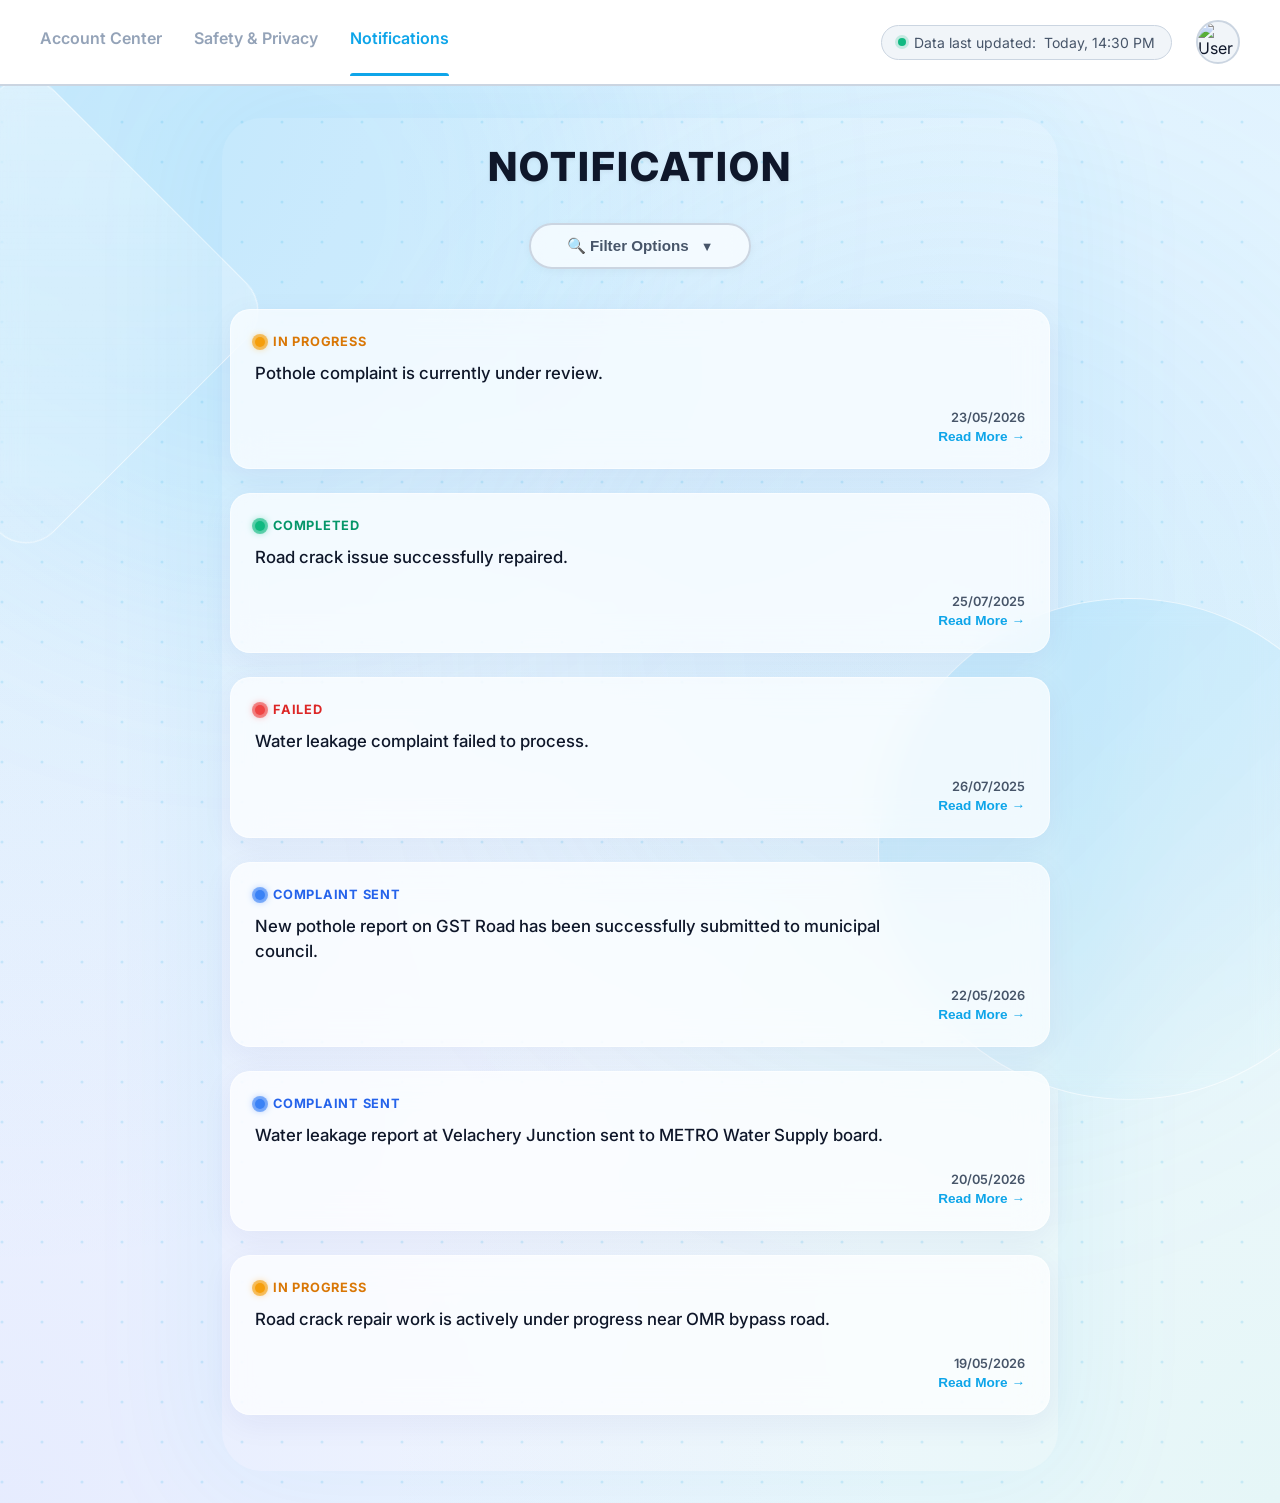
==== commit db3100ac: "Update notification card stagger delay to 0.5s" ====
--- a/notification.html
+++ b/notification.html
@@ -486,11 +486,25 @@
             box-shadow: var(--shadow-md);
             display: flex;
             flex-direction: column;
-            transition: all 0.4s cubic-bezier(0.25, 0.8, 0.25, 1);
             min-height: 145px;
             position: relative;
-            opacity: 1;
-            transform: scale(1);
+            /* Initial state for staggered page-load animation */
+            opacity: 0;
+            transform: translateX(-120px) scale(0.92);
+            filter: blur(8px);
+            box-shadow: 0 20px 50px rgba(14, 165, 233, 0.35);
+            
+            /* Default transitions for hover and visual feedback */
+            transition: transform 0.4s cubic-bezier(0.25, 0.8, 0.25, 1),
+                        box-shadow 0.4s cubic-bezier(0.25, 0.8, 0.25, 1),
+                        background 0.4s cubic-bezier(0.25, 0.8, 0.25, 1),
+                        border-color 0.4s cubic-bezier(0.25, 0.8, 0.25, 1),
+                        opacity 0.4s ease,
+                        filter 0.4s ease;
+        }
+
+        .notification-card.animate-entrance {
+            animation: cardEntrance 0.9s cubic-bezier(0.34, 1.56, 0.64, 1) forwards;
         }
 
         .notification-card:hover {
@@ -498,6 +512,32 @@
             box-shadow: var(--shadow-hover);
             background: rgba(255, 255, 255, 0.85);
             border-color: rgba(14, 165, 233, 0.35);
+        }
+
+        @keyframes cardEntrance {
+            from {
+                opacity: 0;
+                transform: translateX(-120px) scale(0.92);
+                filter: blur(8px);
+                box-shadow: 0 20px 50px rgba(14, 165, 233, 0.35);
+            }
+            to {
+                opacity: 1;
+                transform: translateX(0) scale(1);
+                filter: blur(0px);
+                box-shadow: var(--shadow-md);
+            }
+        }
+
+        @keyframes fadeInQuick {
+            from {
+                opacity: 0;
+                transform: translateY(15px);
+            }
+            to {
+                opacity: 1;
+                transform: translateY(0);
+            }
         }
 
         /* Card Top Left: Status */
@@ -1366,10 +1406,19 @@
 
                 if (matchesStatus && matchesProblem) {
                     card.style.display = 'flex';
-                    card.style.animation = 'fadeIn 0.3s ease forwards';
+                    card.style.animation = 'none';
+                    void card.offsetWidth; // Trigger reflow
+                    card.style.animation = 'fadeInQuick 0.3s ease forwards';
+                    card.addEventListener('animationend', () => {
+                        card.style.animation = 'none';
+                        card.style.opacity = '1';
+                        card.style.transform = 'translateX(0) scale(1)';
+                        card.style.filter = 'blur(0)';
+                    }, { once: true });
                     visibleCount++;
                 } else {
                     card.style.display = 'none';
+                    card.style.animation = 'none';
                 }
             });
 
@@ -1453,6 +1502,27 @@
                 closeDetails();
             }
         });
+
+        // Staggered Entrance Animation on page load
+        document.addEventListener('DOMContentLoaded', () => {
+            const entranceCards = document.querySelectorAll('.notification-card');
+            entranceCards.forEach((card, index) => {
+                setTimeout(() => {
+                    card.classList.add('animate-entrance');
+                    
+                    // Clean up animation on completion so hover effects are smooth and responsive
+                    card.addEventListener('animationend', (e) => {
+                        if (e.animationName === 'cardEntrance') {
+                            card.style.opacity = '1';
+                            card.style.transform = 'translateX(0) scale(1)';
+                            card.style.filter = 'blur(0)';
+                            card.style.boxShadow = 'var(--shadow-md)';
+                            card.classList.remove('animate-entrance');
+                        }
+                    }, { once: true });
+                }, index * 500); // Stagger delay of 500ms (0.5 seconds) per card
+            });
+        });
     </script>
 </body>
 </html>
